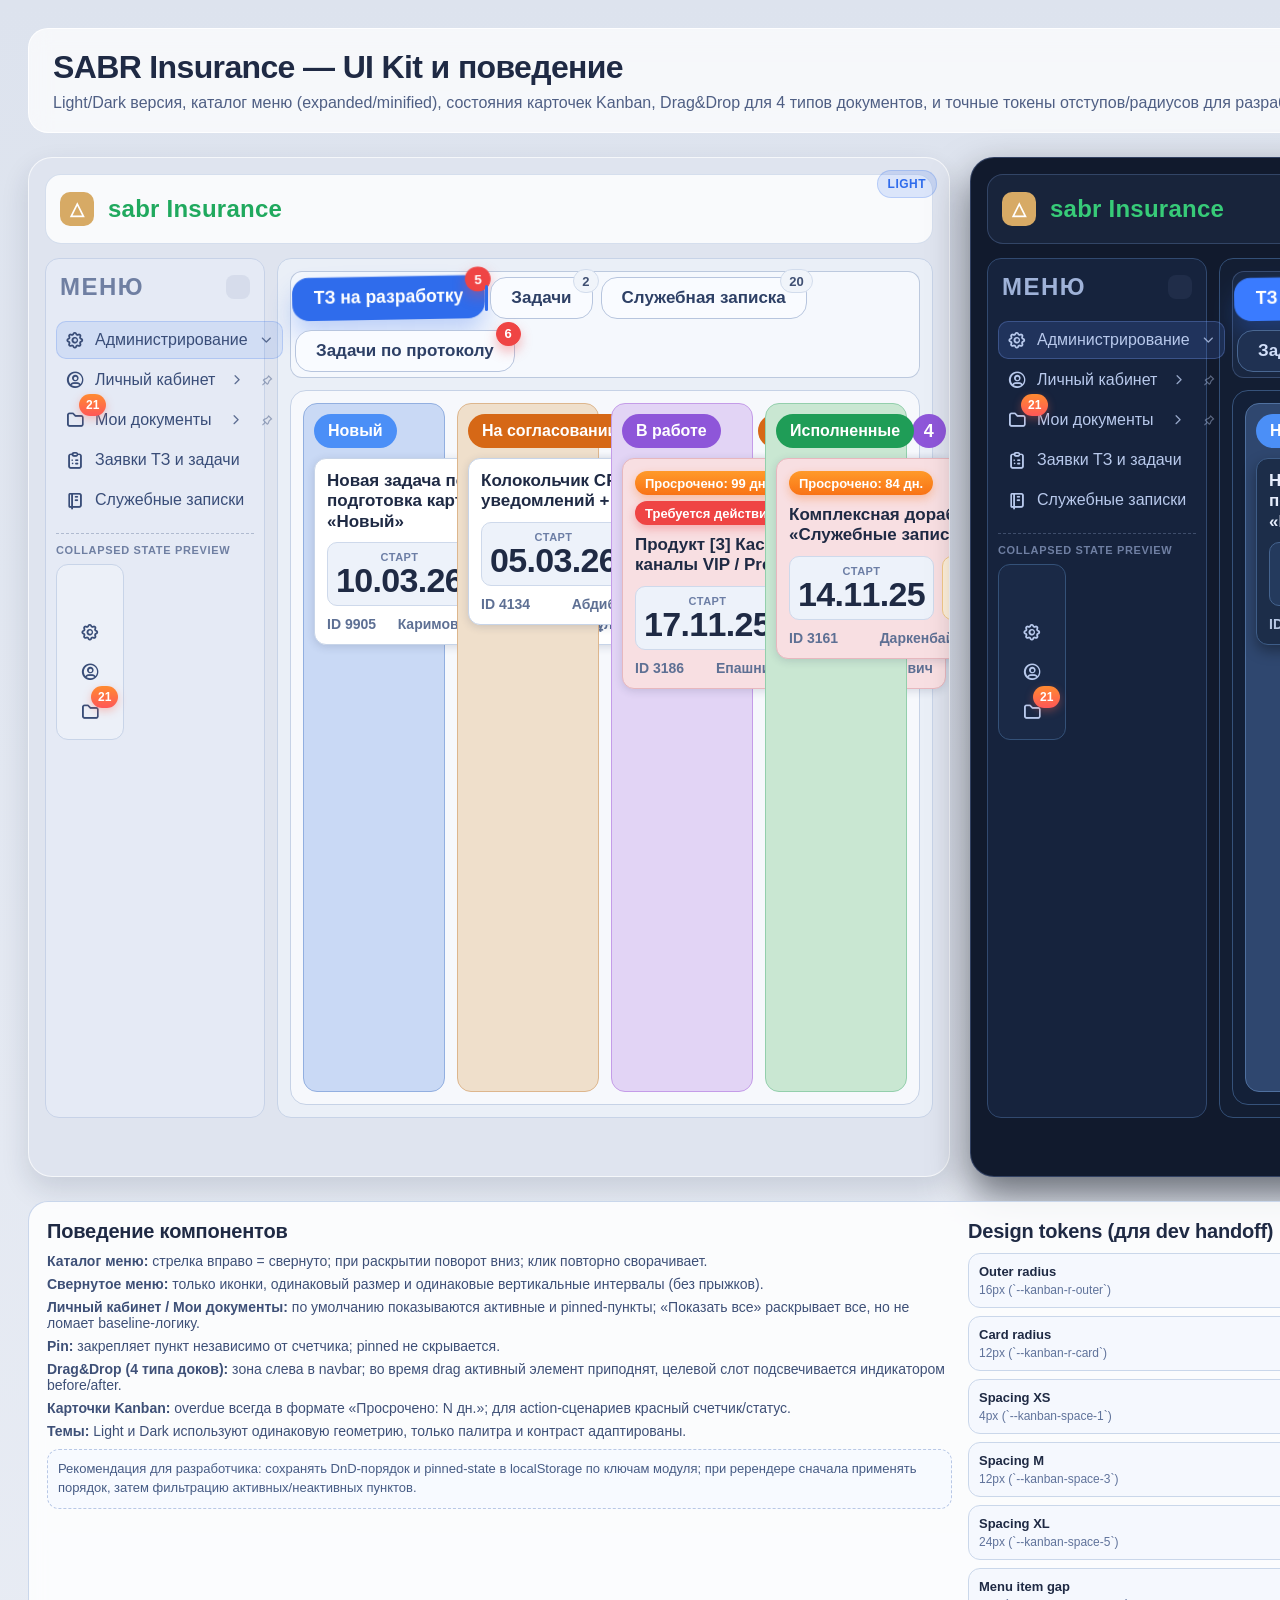
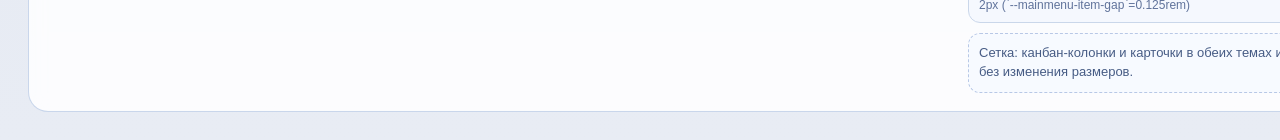
==== figma-ui-kit.html @ d3d491ba "Убрать margin-top у kanbanContainer" ====
<!DOCTYPE html>
<html lang="ru">
<head>
  <meta charset="UTF-8" />
  <meta name="viewport" content="width=device-width, initial-scale=1.0" />
  <title>SABR Insurance — UI Kit</title>
  <link rel="stylesheet" href="./Главная страница_files/tabler-icons.min.css">
  <style>
    :root {
      --radius-outer: 16px;
      --radius-column: 14px;
      --radius-card: 12px;
      --radius-inner: 10px;

      --space-1: 4px;
      --space-2: 8px;
      --space-3: 12px;
      --space-4: 16px;
      --space-5: 24px;

      --font-main: "Inter", "SF Pro Display", "Segoe UI", Arial, sans-serif;
      --bg-page: #e3e7f0;
      --text-main: #1f2a44;
      --text-muted: #5f6f93;
      --line: #c5d0e4;
      --primary: #2f6cec;
      --primary-soft: #dbe8ff;
      --green: #22a45a;
      --red: #ef4444;
      --orange: #f59e0b;
    }

    * { box-sizing: border-box; }

    body {
      margin: 0;
      font-family: var(--font-main);
      color: var(--text-main);
      background: linear-gradient(180deg, #dde3ee 0%, #e8ecf4 100%);
    }

    .page {
      width: 1920px;
      margin: 0 auto;
      padding: 28px;
      display: grid;
      gap: 24px;
    }

    .head {
      background: rgba(255,255,255,0.72);
      border: 1px solid rgba(255,255,255,0.85);
      border-radius: 20px;
      padding: 20px 24px;
      backdrop-filter: blur(10px);
    }

    .head h1 {
      margin: 0 0 8px;
      font-size: 32px;
      font-weight: 800;
      letter-spacing: -0.02em;
    }

    .head p {
      margin: 0;
      color: #4f5f84;
      font-size: 16px;
    }

    .themes {
      display: grid;
      grid-template-columns: 1fr 1fr;
      gap: 20px;
    }

    .frame {
      border-radius: 24px;
      padding: 16px;
      border: 1px solid rgba(255,255,255,0.7);
      box-shadow: 0 12px 28px rgba(24, 36, 62, 0.14);
      min-height: 1020px;
      overflow: hidden;
      position: relative;
    }

    .frame.light {
      background: #dfe4ef;
      color: #1f2a44;
    }

    .frame.dark {
      background: #111a2d;
      color: #e8eefc;
      border-color: rgba(90, 112, 159, 0.45);
      box-shadow: 0 18px 38px rgba(2, 5, 15, 0.55);
    }

    .label {
      position: absolute;
      top: 12px;
      right: 12px;
      border-radius: 999px;
      padding: 6px 10px;
      font-size: 12px;
      font-weight: 700;
      letter-spacing: .04em;
      text-transform: uppercase;
    }

    .light .label {
      background: rgba(47, 108, 236, .14);
      color: #2f6cec;
      border: 1px solid rgba(47, 108, 236, .22);
    }

    .dark .label {
      background: rgba(88, 139, 255, .18);
      color: #9ec0ff;
      border: 1px solid rgba(132, 168, 255, .3);
    }

    .topbar {
      background: rgba(255,255,255,.82);
      border: 1px solid rgba(201, 212, 231, 0.75);
      border-radius: 16px;
      height: 70px;
      display: flex;
      align-items: center;
      padding: 0 14px;
      gap: 14px;
      margin-bottom: 14px;
    }

    .dark .topbar {
      background: rgba(25, 37, 61, .92);
      border-color: rgba(78, 102, 145, .5);
    }

    .brand-mark {
      width: 34px;
      height: 34px;
      display: inline-flex;
      align-items: center;
      justify-content: center;
      border-radius: 10px;
      background: #d7aa65;
      color: #fff;
      font-weight: 900;
      font-size: 18px;
    }

    .brand-name {
      font-size: 24px;
      font-weight: 800;
      color: #20a95e;
      letter-spacing: .01em;
    }

    .dark .brand-name { color: #37cb78; }

    .layout {
      display: grid;
      grid-template-columns: 220px 1fr;
      gap: 12px;
    }

    .sidebar {
      border-radius: var(--radius-column);
      border: 1px solid #c7d2e7;
      background: #e5eaf5;
      padding: 12px 10px;
      min-height: 860px;
      position: relative;
    }

    .dark .sidebar {
      background: #16233d;
      border-color: #31496f;
    }

    .menu-head {
      display: flex;
      align-items: center;
      justify-content: space-between;
      padding: 2px 4px 10px;
      margin-bottom: 10px;
      text-transform: uppercase;
      letter-spacing: .06em;
      font-size: 24px;
      font-weight: 800;
      color: #6f7fa2;
    }

    .menu-toggle {
      width: 24px;
      height: 24px;
      border-radius: 8px;
      display: inline-flex;
      align-items: center;
      justify-content: center;
      color: #6f7fa2;
      background: rgba(111,127,162,.12);
      font-size: 16px;
    }

    .dark .menu-head,
    .dark .menu-toggle { color: #9fb2d8; }

    .menu-list { display: grid; gap: 2px; }

    .menu-item {
      height: 38px;
      border-radius: 10px;
      display: flex;
      align-items: center;
      gap: 10px;
      padding: 0 8px;
      color: #394d78;
      position: relative;
      background: transparent;
      border: 1px solid transparent;
    }

    .dark .menu-item { color: #b8c9ec; }

    .menu-item.active {
      background: rgba(47,108,236,.10);
      border-color: rgba(47,108,236,.2);
    }

    .dark .menu-item.active {
      background: rgba(88,139,255,.16);
      border-color: rgba(128,165,255,.28);
    }

    .menu-item .icon {
      width: 20px;
      min-width: 20px;
      height: 20px;
      font-size: 20px;
      display: inline-flex;
      align-items: center;
      justify-content: center;
    }

    .menu-item .caret {
      margin-left: auto;
      width: 16px;
      height: 16px;
      font-size: 16px;
      opacity: .8;
      display: inline-flex;
      align-items: center;
      justify-content: center;
    }

    .menu-item.expanded .caret { transform: rotate(90deg); }

    .counter {
      display: inline-flex;
      align-items: center;
      justify-content: center;
      min-width: 22px;
      height: 22px;
      padding: 0 7px;
      border-radius: 999px;
      font-size: 12px;
      font-weight: 800;
      color: #fff;
      background: linear-gradient(180deg, #ff8a30 0%, #ff5757 100%);
      box-shadow: 0 3px 8px rgba(255, 102, 79, 0.35);
      position: absolute;
      left: 22px;
      top: -8px;
    }

    .pin {
      margin-left: auto;
      width: 14px;
      height: 14px;
      font-size: 14px;
      opacity: .45;
    }

    .menu-mini {
      margin-top: 14px;
      border-top: 1px dashed rgba(112,129,162,.45);
      padding-top: 10px;
      display: grid;
      gap: 8px;
    }

    .mini-caption {
      font-size: 11px;
      color: #6f7fa2;
      text-transform: uppercase;
      letter-spacing: .06em;
      font-weight: 700;
    }

    .mini-collapsed {
      width: 68px;
      border-radius: 12px;
      border: 1px solid #c8d4e8;
      background: #ecf0f8;
      padding: 8px;
      display: grid;
      gap: 2px;
      justify-items: center;
    }

    .mini-collapsed .menu-item {
      width: 44px;
      height: 38px;
      justify-content: center;
      padding: 0;
      gap: 0;
    }

    .mini-collapsed .menu-item .caret,
    .mini-collapsed .menu-item .text,
    .mini-collapsed .menu-item .pin { display: none; }

    .dark .mini-collapsed {
      background: #1a2946;
      border-color: #345178;
    }

    .canvas {
      border-radius: var(--radius-column);
      border: 1px solid #c7d3e7;
      background: rgba(235, 240, 248, 0.96);
      padding: 12px;
      display: grid;
      gap: 12px;
      min-height: 860px;
    }

    .dark .canvas {
      border-color: #334f76;
      background: rgba(20, 31, 52, 0.95);
    }

    .chips-row {
      display: flex;
      align-items: center;
      gap: 8px;
      flex-wrap: wrap;
      border-radius: 12px;
      padding: 4px;
      border: 1px solid rgba(157, 174, 205, 0.65);
      background: rgba(249, 252, 255, 0.7);
    }

    .dark .chips-row {
      border-color: rgba(75, 100, 143, 0.6);
      background: rgba(27, 41, 68, 0.86);
    }

    .chip {
      height: 42px;
      padding: 0 20px;
      border-radius: 16px;
      border: 1px solid #b7c5de;
      background: #f9fbff;
      font-size: 17px;
      font-weight: 700;
      color: #2e4066;
      display: inline-flex;
      align-items: center;
      justify-content: center;
      position: relative;
      transition: transform .2s ease, box-shadow .2s ease;
    }

    .chip.active {
      background: #2f6cec;
      border-color: #2f6cec;
      color: #fff;
    }

    .chip.dragging {
      transform: scale(1.03) rotate(-1deg);
      box-shadow: 0 14px 24px rgba(47,108,236,.28);
    }

    .chip.drop-before::before {
      content: "";
      position: absolute;
      left: -6px;
      top: 7px;
      bottom: 7px;
      width: 3px;
      border-radius: 999px;
      background: #2f6cec;
    }

    .chip .chip-counter {
      position: absolute;
      right: -7px;
      top: -9px;
      min-width: 24px;
      height: 24px;
      border-radius: 999px;
      padding: 0 8px;
      font-size: 13px;
      font-weight: 800;
      display: inline-flex;
      align-items: center;
      justify-content: center;
      background: #f0f4fa;
      border: 1px solid #d2dcec;
      color: #3f4f72;
    }

    .chip.alert .chip-counter {
      background: #ef4444;
      border-color: #ef4444;
      color: #fff;
      box-shadow: 0 6px 12px rgba(239,68,68,.35);
    }

    .dark .chip {
      border-color: #496792;
      background: #1f3152;
      color: #d2dff9;
    }

    .dark .chip.active {
      background: #3a7bff;
      border-color: #3a7bff;
      color: #fff;
    }

    .dark .chip .chip-counter {
      background: #22365b;
      border-color: #3e5c87;
      color: #d7e4ff;
    }

    .board {
      border-radius: var(--radius-outer);
      border: 1px solid #c6d2e6;
      background: #f6f8fc;
      padding: 12px;
      display: grid;
      grid-template-columns: repeat(4, minmax(0, 1fr));
      gap: 12px;
      min-height: 710px;
    }

    .dark .board {
      border-color: #36527a;
      background: #132038;
    }

    .column {
      border-radius: var(--radius-column);
      border: 1px solid transparent;
      padding: 10px;
      display: grid;
      gap: 10px;
      align-content: start;
    }

    .column.new {
      background: #c9d9f5;
      border-color: #92afe0;
    }

    .column.on-review {
      background: #efdfcb;
      border-color: #ddb68d;
    }

    .column.in-progress {
      background: #e2d4f5;
      border-color: #c49ce8;
    }

    .column.completed {
      background: #c9e7d2;
      border-color: #93cfac;
    }

    .dark .column.new { background: #2f476f; border-color: #4f709f; }
    .dark .column.on-review { background: #4b382a; border-color: #855f3e; }
    .dark .column.in-progress { background: #483a67; border-color: #7358a5; }
    .dark .column.completed { background: #274c3f; border-color: #3a7b63; }

    .col-head {
      display: flex;
      align-items: center;
      gap: 6px;
    }

    .status {
      height: 34px;
      border-radius: 999px;
      padding: 0 14px;
      display: inline-flex;
      align-items: center;
      font-size: 16px;
      font-weight: 800;
      color: #fff;
    }

    .new .status,
    .new .count { background: #4b8ff7; }

    .on-review .status,
    .on-review .count { background: #d66816; }

    .in-progress .status,
    .in-progress .count { background: #8e56d9; }

    .completed .status,
    .completed .count { background: #1f9d57; }

    .count {
      margin-left: auto;
      min-width: 34px;
      height: 34px;
      border-radius: 999px;
      color: #fff;
      font-size: 18px;
      font-weight: 800;
      display: inline-flex;
      align-items: center;
      justify-content: center;
    }

    .task {
      border-radius: var(--radius-card);
      border: 1px solid #c7d4e8;
      background: #fff;
      padding: 12px;
      display: grid;
      gap: 10px;
      box-shadow: 0 2px 8px rgba(36, 52, 84, 0.16);
    }

    .task:hover { box-shadow: 0 8px 18px rgba(36, 52, 84, 0.22); }

    .task.red {
      background: #f8dfe2;
      border-color: #e7b7be;
    }

    .dark .task {
      background: #1c2d49;
      border-color: #3e5d88;
      color: #e5ecfb;
      box-shadow: 0 6px 14px rgba(0, 0, 0, 0.35);
    }

    .dark .task.red {
      background: #6a3943;
      border-color: #8d525f;
    }

    .task-title {
      font-size: 17px;
      font-weight: 800;
      line-height: 1.2;
    }

    .badge-row {
      display: flex;
      gap: 6px;
      align-items: center;
      flex-wrap: wrap;
    }

    .badge {
      height: 24px;
      border-radius: 999px;
      padding: 0 10px;
      font-size: 13px;
      font-weight: 800;
      display: inline-flex;
      align-items: center;
    }

    .badge.overdue {
      background: linear-gradient(180deg, #ff9a2a 0%, #f97316 100%);
      color: #fff;
      box-shadow: 0 4px 10px rgba(249,115,22,.32);
    }

    .badge.action {
      background: #ef4444;
      color: #fff;
      box-shadow: 0 4px 10px rgba(239,68,68,.32);
    }

    .dates {
      display: grid;
      grid-template-columns: 1fr 1fr;
      gap: 8px;
      align-items: center;
    }

    .date-box {
      border-radius: var(--radius-inner);
      border: 1px solid #ced9eb;
      background: #edf2fa;
      padding: 8px;
      text-align: center;
    }

    .date-label {
      display: block;
      font-size: 11px;
      text-transform: uppercase;
      letter-spacing: .04em;
      color: #6c7ea5;
      font-weight: 700;
    }

    .date-value {
      display: block;
      font-size: 34px;
      font-weight: 800;
      letter-spacing: -.02em;
      line-height: 1;
    }

    .plan { color: #a35a10; border-color: #f2c989; background: #fff1dc; }

    .meta {
      display: flex;
      justify-content: space-between;
      gap: 8px;
      color: #5e7094;
      font-size: 14px;
      font-weight: 600;
    }

    .dark .meta { color: #b8c8e5; }

    .dark .date-box {
      border-color: #45648f;
      background: #243a5d;
    }

    .dark .date-label { color: #9eb7de; }

    .dark .plan { background: #8a4d0f; border-color: #c68545; color: #ffe3bf; }

    .spec {
      border-radius: 20px;
      border: 1px solid rgba(199, 212, 234, .95);
      background: rgba(255,255,255,.84);
      padding: 18px;
      backdrop-filter: blur(8px);
      display: grid;
      grid-template-columns: 1fr 1fr;
      gap: 16px;
    }

    .spec h3 {
      margin: 0 0 10px;
      font-size: 20px;
      letter-spacing: -.01em;
    }

    .spec-list { display: grid; gap: 7px; color: #3e5077; font-size: 14px; }

    .token-grid {
      display: grid;
      grid-template-columns: repeat(2, minmax(0, 1fr));
      gap: 8px;
    }

    .token {
      border-radius: 12px;
      border: 1px solid #cad7ea;
      background: #f5f8fe;
      padding: 10px;
      display: grid;
      gap: 4px;
    }

    .token b { font-size: 13px; }
    .token span { font-size: 12px; color: #60739b; }

    .hint {
      border-radius: 12px;
      border: 1px dashed #b8c8e6;
      padding: 10px;
      background: #f7faff;
      font-size: 13px;
      color: #475c85;
      line-height: 1.45;
    }
  </style>
</head>
<body>
  <div class="page">
    <section class="head">
      <h1>SABR Insurance — UI Kit и поведение</h1>
      <p>Light/Dark версия, каталог меню (expanded/minified), состояния карточек Kanban, Drag&amp;Drop для 4 типов документов, и точные токены отступов/радиусов для разработки.</p>
    </section>

    <section class="themes">
      <article class="frame light">
        <span class="label">Light</span>

        <div class="topbar">
          <span class="brand-mark">△</span>
          <span class="brand-name">sabr Insurance</span>
        </div>

        <div class="layout">
          <aside class="sidebar">
            <div class="menu-head">
              <span>Меню</span>
              <span class="menu-toggle"><i class="ti ti-panel-left-close"></i></span>
            </div>

            <div class="menu-list">
              <div class="menu-item active expanded"><span class="icon"><i class="ti ti-settings"></i></span><span class="text">Администрирование</span><span class="caret"><i class="ti ti-chevron-right"></i></span></div>
              <div class="menu-item"><span class="icon"><i class="ti ti-user-circle"></i></span><span class="text">Личный кабинет</span><span class="caret"><i class="ti ti-chevron-right"></i></span><span class="pin"><i class="ti ti-pin"></i></span></div>
              <div class="menu-item"><span class="icon"><i class="ti ti-folder"></i></span><span class="text">Мои документы</span><span class="caret"><i class="ti ti-chevron-right"></i></span><span class="pin"><i class="ti ti-pin"></i></span><span class="counter">21</span></div>
              <div class="menu-item"><span class="icon"><i class="ti ti-clipboard-list"></i></span><span class="text">Заявки ТЗ и задачи</span></div>
              <div class="menu-item"><span class="icon"><i class="ti ti-notebook"></i></span><span class="text">Служебные записки</span></div>
            </div>

            <div class="menu-mini">
              <div class="mini-caption">Collapsed state preview</div>
              <div class="mini-collapsed">
                <div class="menu-item"><span class="icon"><i class="ti ti-panel-left-open"></i></span></div>
                <div class="menu-item"><span class="icon"><i class="ti ti-settings"></i></span></div>
                <div class="menu-item"><span class="icon"><i class="ti ti-user-circle"></i></span></div>
                <div class="menu-item"><span class="icon"><i class="ti ti-folder"></i></span><span class="counter">21</span></div>
              </div>
            </div>
          </aside>

          <main class="canvas">
            <div class="chips-row">
              <div class="chip active alert dragging"><span>ТЗ на разработку</span><span class="chip-counter">5</span></div>
              <div class="chip drop-before"><span>Задачи</span><span class="chip-counter">2</span></div>
              <div class="chip"><span>Служебная записка</span><span class="chip-counter">20</span></div>
              <div class="chip alert"><span>Задачи по протоколу</span><span class="chip-counter">6</span></div>
            </div>

            <div class="board">
              <section class="column new">
                <div class="col-head"><span class="status">Новый</span><span class="count">1</span></div>
                <article class="task">
                  <div class="task-title">Новая задача по макету: подготовка карточки для этапа «Новый»</div>
                  <div class="dates">
                    <div class="date-box"><span class="date-label">Старт</span><span class="date-value">10.03.26</span></div>
                    <div class="date-box"><span class="date-label">План</span><span class="date-value">15.03.26</span></div>
                  </div>
                  <div class="meta"><span>ID 9905</span><span>Каримов Мухамеджан Булатұлы</span></div>
                </article>
              </section>

              <section class="column on-review">
                <div class="col-head"><span class="status">На согласовании</span><span class="count">2</span></div>
                <article class="task">
                  <div class="task-title">Колокольчик CRM: дублирование уведомлений + ring-анимация</div>
                  <div class="dates">
                    <div class="date-box"><span class="date-label">Старт</span><span class="date-value">05.03.26</span></div>
                    <div class="date-box"><span class="date-label">План</span><span class="date-value">20.03.26</span></div>
                  </div>
                  <div class="meta"><span>ID 4134</span><span>Абдибек Айбек Баймендеулы</span></div>
                </article>
              </section>

              <section class="column in-progress">
                <div class="col-head"><span class="status">В работе</span><span class="count">4</span></div>
                <article class="task red">
                  <div class="badge-row"><span class="badge overdue">Просрочено: 99 дн.</span><span class="badge action">Требуется действие</span></div>
                  <div class="task-title">Продукт [3] Каско Залог/Лизинг: каналы VIP / Premium / Standart</div>
                  <div class="dates">
                    <div class="date-box"><span class="date-label">Старт</span><span class="date-value">17.11.25</span></div>
                    <div class="date-box plan"><span class="date-label">План</span><span class="date-value">30.11.25</span></div>
                  </div>
                  <div class="meta"><span>ID 3186</span><span>Епашников Сергей Алексеевич</span></div>
                </article>
              </section>

              <section class="column completed">
                <div class="col-head"><span class="status">Исполненные</span><span class="count">5</span></div>
                <article class="task red">
                  <div class="badge-row"><span class="badge overdue">Просрочено: 84 дн.</span></div>
                  <div class="task-title">Комплексная доработка модуля «Служебные записки»</div>
                  <div class="dates">
                    <div class="date-box"><span class="date-label">Старт</span><span class="date-value">14.11.25</span></div>
                    <div class="date-box plan"><span class="date-label">План</span><span class="date-value">15.12.25</span></div>
                  </div>
                  <div class="meta"><span>ID 3161</span><span>Даркенбай Шынгыс Адилулы</span></div>
                </article>
              </section>
            </div>
          </main>
        </div>
      </article>

      <article class="frame dark">
        <span class="label">Dark</span>

        <div class="topbar">
          <span class="brand-mark">△</span>
          <span class="brand-name">sabr Insurance</span>
        </div>

        <div class="layout">
          <aside class="sidebar">
            <div class="menu-head">
              <span>Меню</span>
              <span class="menu-toggle"><i class="ti ti-panel-left-close"></i></span>
            </div>

            <div class="menu-list">
              <div class="menu-item active expanded"><span class="icon"><i class="ti ti-settings"></i></span><span class="text">Администрирование</span><span class="caret"><i class="ti ti-chevron-right"></i></span></div>
              <div class="menu-item"><span class="icon"><i class="ti ti-user-circle"></i></span><span class="text">Личный кабинет</span><span class="caret"><i class="ti ti-chevron-right"></i></span><span class="pin"><i class="ti ti-pin"></i></span></div>
              <div class="menu-item"><span class="icon"><i class="ti ti-folder"></i></span><span class="text">Мои документы</span><span class="caret"><i class="ti ti-chevron-right"></i></span><span class="pin"><i class="ti ti-pin"></i></span><span class="counter">21</span></div>
              <div class="menu-item"><span class="icon"><i class="ti ti-clipboard-list"></i></span><span class="text">Заявки ТЗ и задачи</span></div>
              <div class="menu-item"><span class="icon"><i class="ti ti-notebook"></i></span><span class="text">Служебные записки</span></div>
            </div>

            <div class="menu-mini">
              <div class="mini-caption">Collapsed state preview</div>
              <div class="mini-collapsed">
                <div class="menu-item"><span class="icon"><i class="ti ti-panel-left-open"></i></span></div>
                <div class="menu-item"><span class="icon"><i class="ti ti-settings"></i></span></div>
                <div class="menu-item"><span class="icon"><i class="ti ti-user-circle"></i></span></div>
                <div class="menu-item"><span class="icon"><i class="ti ti-folder"></i></span><span class="counter">21</span></div>
              </div>
            </div>
          </aside>

          <main class="canvas">
            <div class="chips-row">
              <div class="chip active alert dragging"><span>ТЗ на разработку</span><span class="chip-counter">5</span></div>
              <div class="chip drop-before"><span>Задачи</span><span class="chip-counter">2</span></div>
              <div class="chip"><span>Служебная записка</span><span class="chip-counter">20</span></div>
              <div class="chip alert"><span>Задачи по протоколу</span><span class="chip-counter">6</span></div>
            </div>

            <div class="board">
              <section class="column new">
                <div class="col-head"><span class="status">Новый</span><span class="count">1</span></div>
                <article class="task">
                  <div class="task-title">Новая задача по макету: подготовка карточки для этапа «Новый»</div>
                  <div class="dates">
                    <div class="date-box"><span class="date-label">Старт</span><span class="date-value">10.03.26</span></div>
                    <div class="date-box"><span class="date-label">План</span><span class="date-value">15.03.26</span></div>
                  </div>
                  <div class="meta"><span>ID 9905</span><span>Каримов Мухамеджан Булатұлы</span></div>
                </article>
              </section>

              <section class="column on-review">
                <div class="col-head"><span class="status">На согласовании</span><span class="count">2</span></div>
                <article class="task">
                  <div class="task-title">Колокольчик CRM: дублирование уведомлений + ring-анимация</div>
                  <div class="dates">
                    <div class="date-box"><span class="date-label">Старт</span><span class="date-value">05.03.26</span></div>
                    <div class="date-box"><span class="date-label">План</span><span class="date-value">20.03.26</span></div>
                  </div>
                  <div class="meta"><span>ID 4134</span><span>Абдибек Айбек Баймендеулы</span></div>
                </article>
              </section>

              <section class="column in-progress">
                <div class="col-head"><span class="status">В работе</span><span class="count">4</span></div>
                <article class="task red">
                  <div class="badge-row"><span class="badge overdue">Просрочено: 99 дн.</span><span class="badge action">Требуется действие</span></div>
                  <div class="task-title">Продукт [3] Каско Залог/Лизинг: каналы VIP / Premium / Standart</div>
                  <div class="dates">
                    <div class="date-box"><span class="date-label">Старт</span><span class="date-value">17.11.25</span></div>
                    <div class="date-box plan"><span class="date-label">План</span><span class="date-value">30.11.25</span></div>
                  </div>
                  <div class="meta"><span>ID 3186</span><span>Епашников Сергей Алексеевич</span></div>
                </article>
              </section>

              <section class="column completed">
                <div class="col-head"><span class="status">Исполненные</span><span class="count">5</span></div>
                <article class="task red">
                  <div class="badge-row"><span class="badge overdue">Просрочено: 84 дн.</span></div>
                  <div class="task-title">Комплексная доработка модуля «Служебные записки»</div>
                  <div class="dates">
                    <div class="date-box"><span class="date-label">Старт</span><span class="date-value">14.11.25</span></div>
                    <div class="date-box plan"><span class="date-label">План</span><span class="date-value">15.12.25</span></div>
                  </div>
                  <div class="meta"><span>ID 3161</span><span>Даркенбай Шынгыс Адилулы</span></div>
                </article>
              </section>
            </div>
          </main>
        </div>
      </article>
    </section>

    <section class="spec">
      <div>
        <h3>Поведение компонентов</h3>
        <div class="spec-list">
          <div><b>Каталог меню:</b> стрелка вправо = свернуто; при раскрытии поворот вниз; клик повторно сворачивает.</div>
          <div><b>Свернутое меню:</b> только иконки, одинаковый размер и одинаковые вертикальные интервалы (без прыжков).</div>
          <div><b>Личный кабинет / Мои документы:</b> по умолчанию показываются активные и pinned-пункты; «Показать все» раскрывает все, но не ломает baseline-логику.</div>
          <div><b>Pin:</b> закрепляет пункт независимо от счетчика; pinned не скрывается.</div>
          <div><b>Drag&amp;Drop (4 типа доков):</b> зона слева в navbar; во время drag активный элемент приподнят, целевой слот подсвечивается индикатором before/after.</div>
          <div><b>Карточки Kanban:</b> overdue всегда в формате «Просрочено: N дн.»; для action-сценариев красный счетчик/статус.</div>
          <div><b>Темы:</b> Light и Dark используют одинаковую геометрию, только палитра и контраст адаптированы.</div>
        </div>
        <div class="hint" style="margin-top:10px;">
          Рекомендация для разработчика: сохранять DnD-порядок и pinned-state в localStorage по ключам модуля; при ререндере сначала применять порядок, затем фильтрацию активных/неактивных пунктов.
        </div>
      </div>

      <div>
        <h3>Design tokens (для dev handoff)</h3>
        <div class="token-grid">
          <div class="token"><b>Outer radius</b><span>16px (`--kanban-r-outer`)</span></div>
          <div class="token"><b>Column radius</b><span>14px (`--kanban-r-column`)</span></div>
          <div class="token"><b>Card radius</b><span>12px (`--kanban-r-card`)</span></div>
          <div class="token"><b>Inner radius</b><span>10px (`--kanban-r-inner`)</span></div>
          <div class="token"><b>Spacing XS</b><span>4px (`--kanban-space-1`)</span></div>
          <div class="token"><b>Spacing S</b><span>8px (`--kanban-space-2`)</span></div>
          <div class="token"><b>Spacing M</b><span>12px (`--kanban-space-3`)</span></div>
          <div class="token"><b>Spacing L</b><span>16px (`--kanban-space-4`)</span></div>
          <div class="token"><b>Spacing XL</b><span>24px (`--kanban-space-5`)</span></div>
          <div class="token"><b>Menu item height</b><span>36px (`--mainmenu-link-height`=2.25rem)</span></div>
          <div class="token"><b>Menu item gap</b><span>2px (`--mainmenu-item-gap`=0.125rem)</span></div>
          <div class="token"><b>Board paddings</b><span>12px top/right/bottom/left (симметрия)</span></div>
        </div>
        <div class="hint" style="margin-top:10px;">
          Сетка: канбан-колонки и карточки в обеих темах используют одинаковые отступы. Визуальный контраст достигается цветом заливки и бордера, без изменения размеров.
        </div>
      </div>
    </section>
  </div>
  <script src="https://mcp.figma.com/mcp/html-to-design/capture.js" async></script>
</body>
</html>
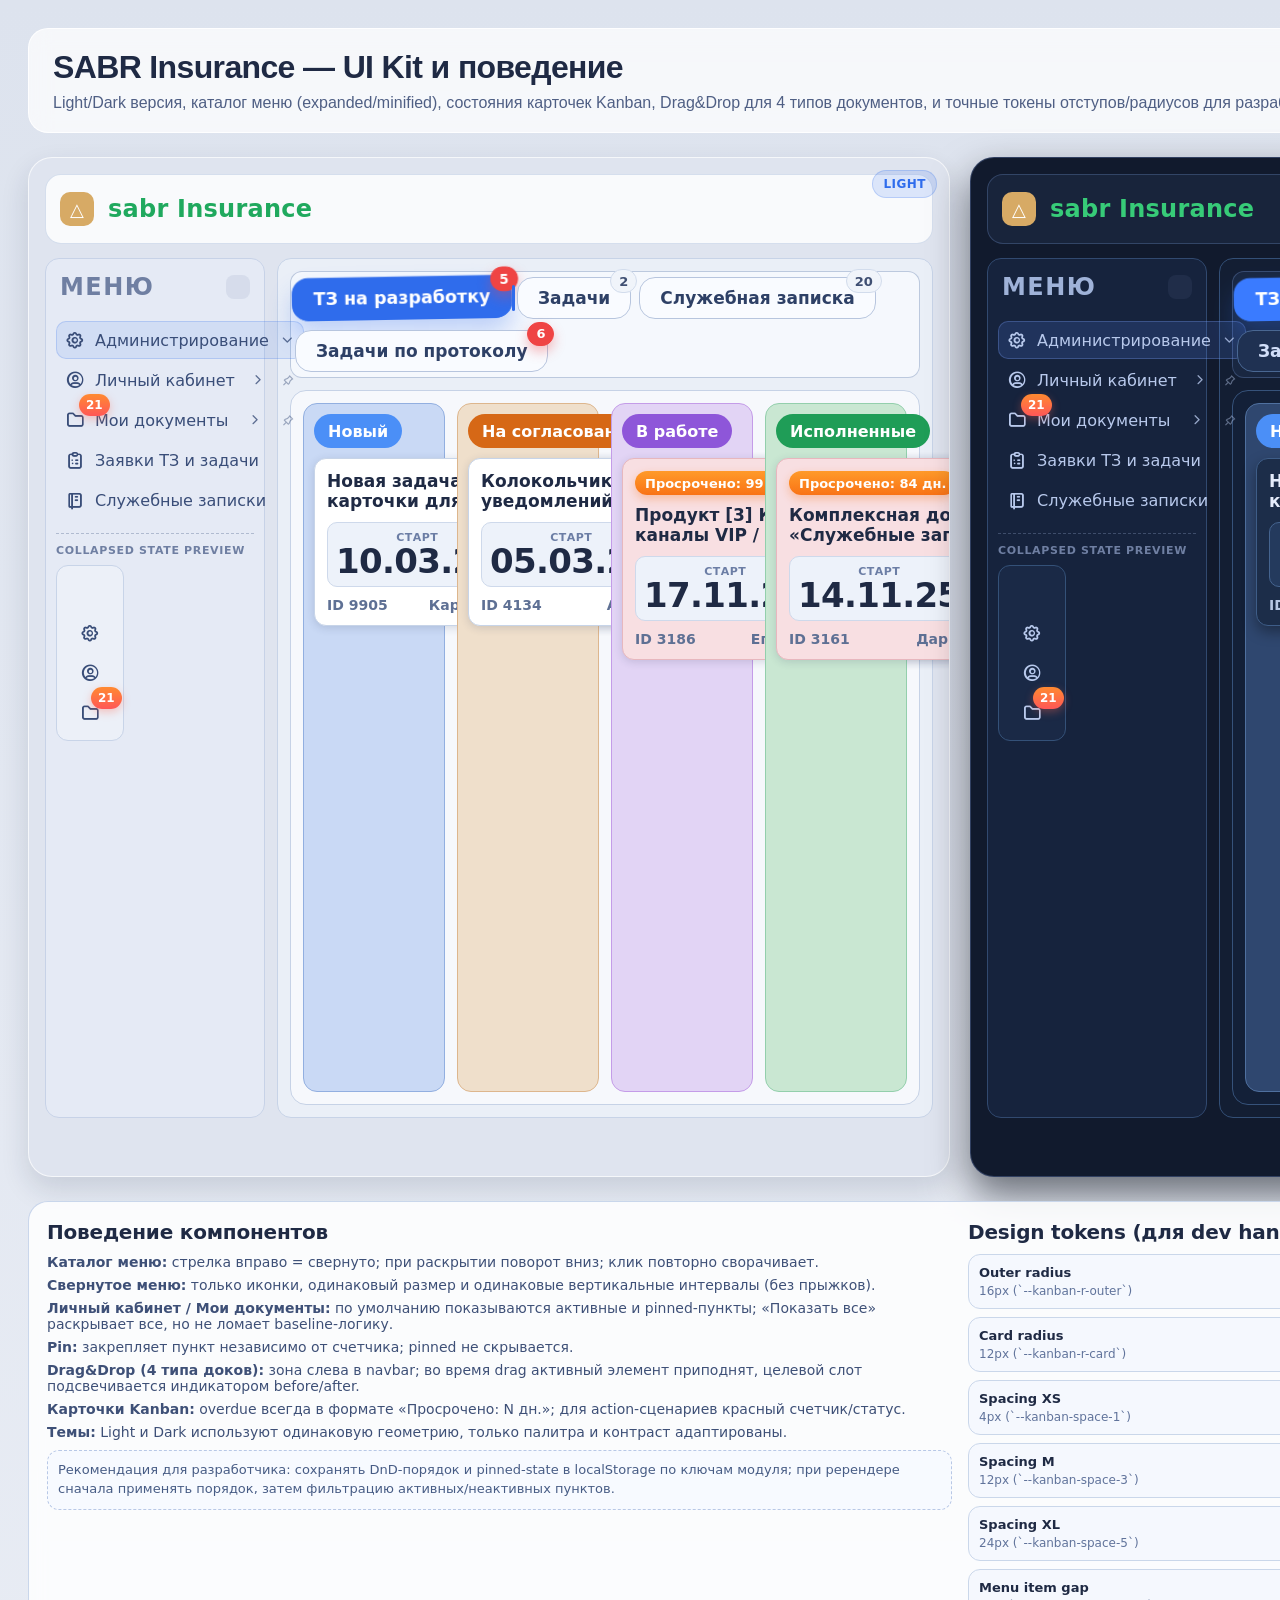
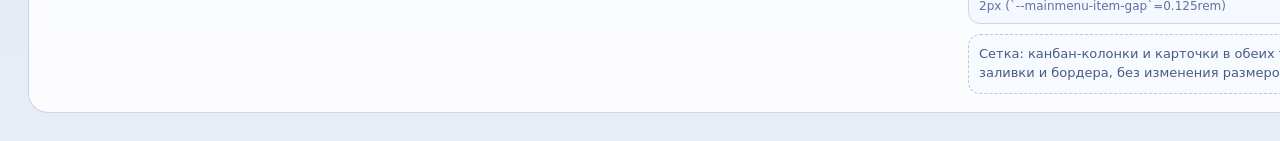
==== commit 3656eff0: "Применить правила шрифтов Segoe UI" ====
--- a/figma-ui-kit.html
+++ b/figma-ui-kit.html
@@ -18,7 +18,10 @@
       --space-4: 16px;
       --space-5: 24px;
 
-      --font-main: "Inter", "SF Pro Display", "Segoe UI", Arial, sans-serif;
+      --font-main: system-ui, -apple-system, "Segoe UI Variable Text", "Segoe UI Variable", "Segoe UI", Roboto, "Helvetica Neue", Arial, sans-serif;
+      --font-display: "Segoe UI Variable Display", "Segoe UI Variable Text", "Segoe UI Variable", "Segoe UI", Roboto, "Helvetica Neue", Arial, sans-serif;
+      --font-text: "Segoe UI Variable Text", "Segoe UI Variable", "Segoe UI", Roboto, "Helvetica Neue", Arial, sans-serif;
+      --font-small: "Segoe UI Variable Small", "Segoe UI Variable Text", "Segoe UI Variable", "Segoe UI", Roboto, "Helvetica Neue", Arial, sans-serif;
       --bg-page: #e3e7f0;
       --text-main: #1f2a44;
       --text-muted: #5f6f93;
@@ -58,6 +61,7 @@
     .head h1 {
       margin: 0 0 8px;
       font-size: 32px;
+      font-family: var(--font-display);
       font-weight: 800;
       letter-spacing: -0.02em;
     }
@@ -66,6 +70,7 @@
       margin: 0;
       color: #4f5f84;
       font-size: 16px;
+      font-family: var(--font-text);
     }
 
     .themes {
